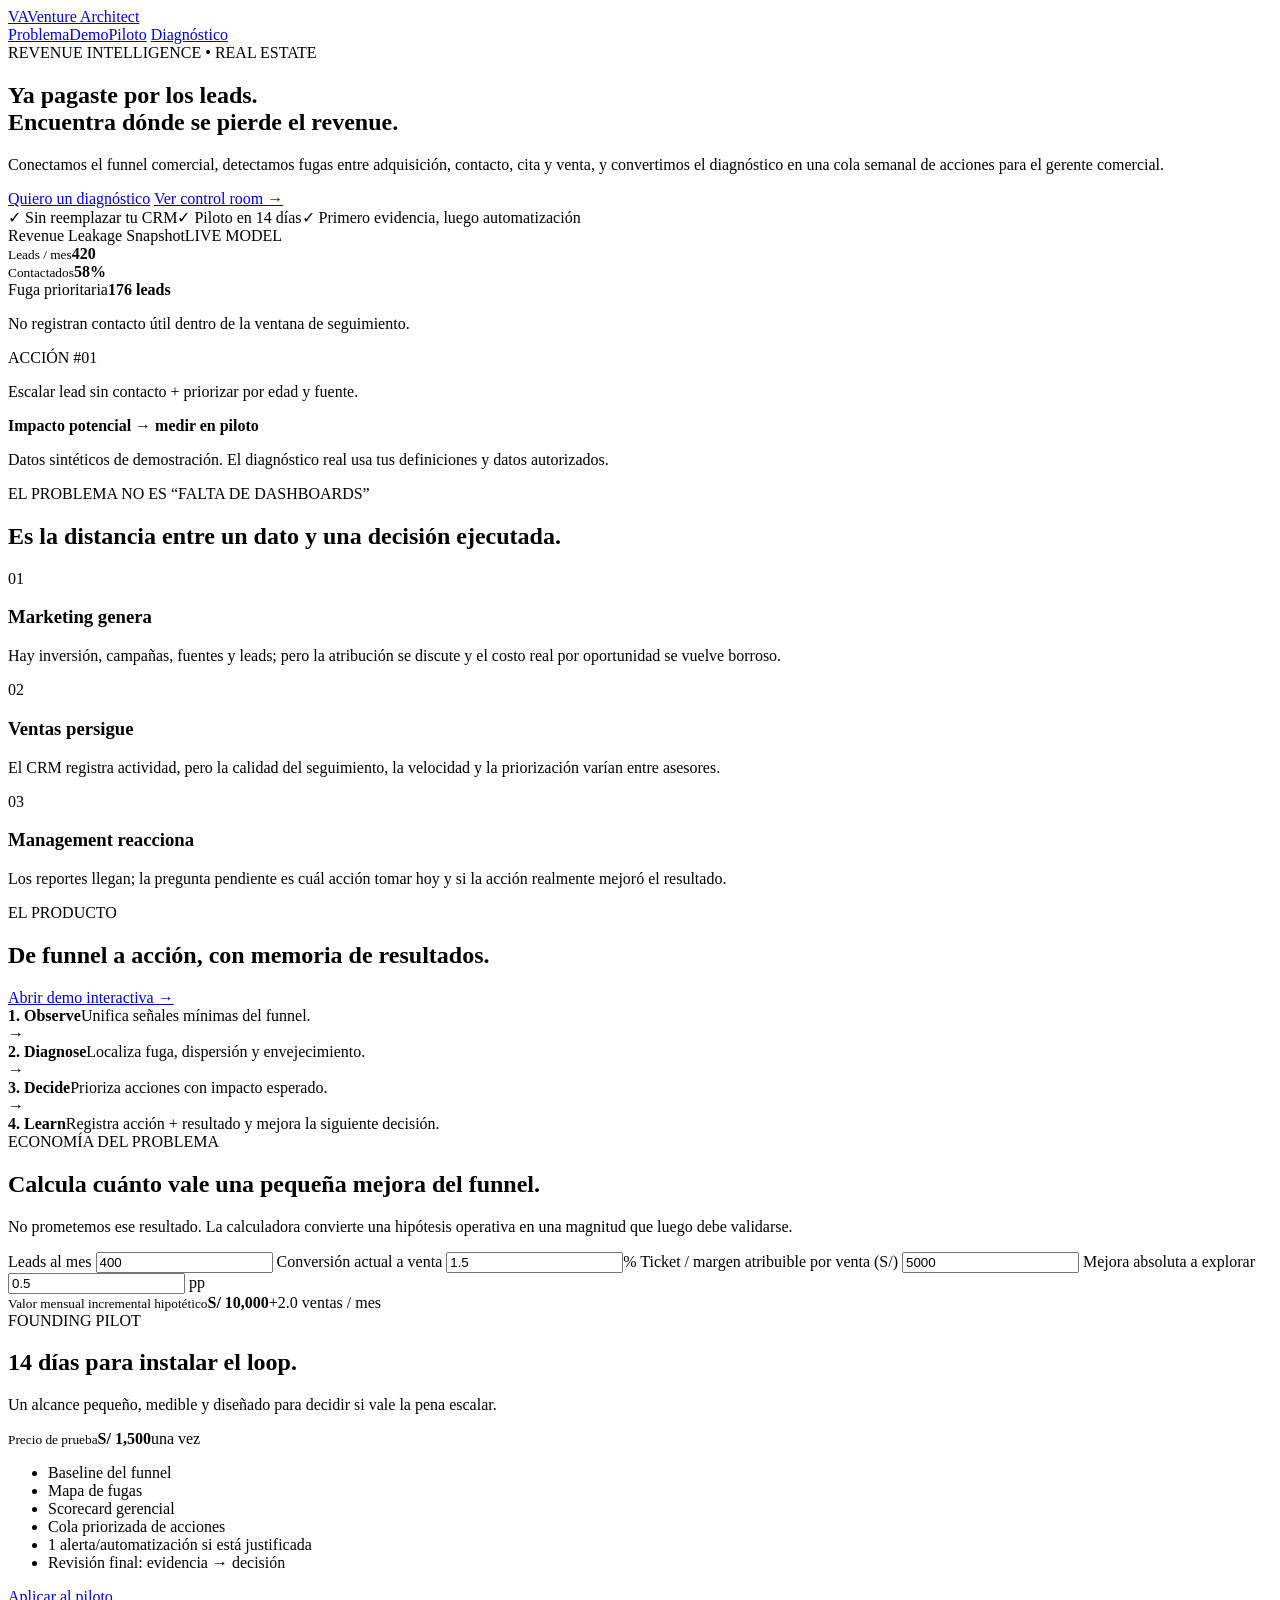
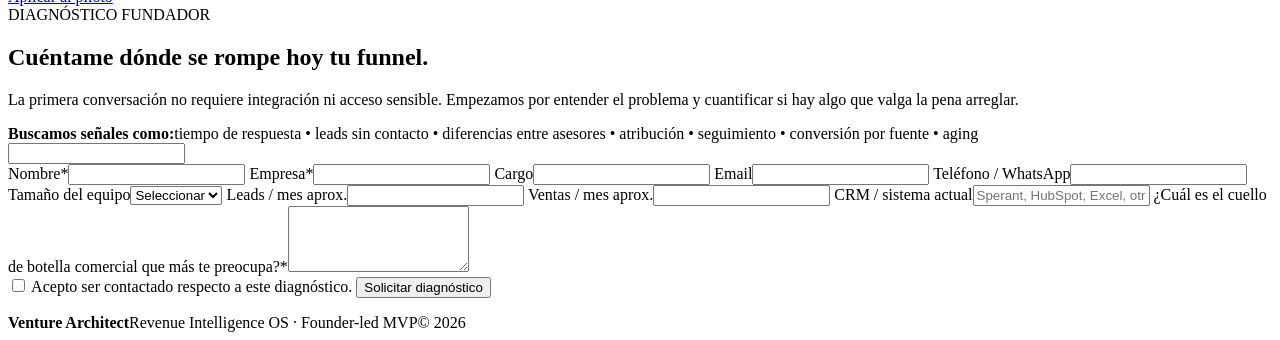
==== app/index.html @ 081e2b5a "feat: add Revenue Intelligence landing MVP" ====
<!doctype html>
<html lang="es">
<head>
  <meta charset="utf-8" />
  <meta name="viewport" content="width=device-width,initial-scale=1" />
  <meta name="description" content="Revenue Intelligence para equipos comerciales inmobiliarios: detecta fugas entre leads y ventas y conviértelas en acciones semanales." />
  <title>Revenue Intelligence OS — Venture Architect</title>
  <link rel="stylesheet" href="assets/styles.css" />
</head>
<body data-page="landing">
  <header class="nav-shell">
    <nav class="nav wrap">
      <a class="brand" href="#top"><span class="brand-mark">VA</span><span>Venture Architect</span></a>
      <div class="nav-links">
        <a href="#problem">Problema</a><a href="demo.html">Demo</a><a href="#pilot">Piloto</a>
        <a class="button small js-cta" href="#diagnostic">Diagnóstico</a>
      </div>
    </nav>
  </header>

  <main id="top">
    <section class="hero wrap section-grid">
      <div>
        <div class="eyebrow">REVENUE INTELLIGENCE • REAL ESTATE</div>
        <h1>Ya pagaste por los leads.<br><span class="accent">Encuentra dónde se pierde el revenue.</span></h1>
        <p class="hero-copy">Conectamos el funnel comercial, detectamos fugas entre adquisición, contacto, cita y venta, y convertimos el diagnóstico en una cola semanal de acciones para el gerente comercial.</p>
        <div class="hero-actions">
          <a class="button js-cta" href="#diagnostic">Quiero un diagnóstico</a>
          <a class="button ghost js-demo-link" href="demo.html">Ver control room →</a>
        </div>
        <div class="trust-row">
          <span>✓ Sin reemplazar tu CRM</span><span>✓ Piloto en 14 días</span><span>✓ Primero evidencia, luego automatización</span>
        </div>
      </div>
      <aside class="signal-card" aria-label="Ejemplo de diagnóstico">
        <div class="signal-head"><span>Revenue Leakage Snapshot</span><span class="live-dot">LIVE MODEL</span></div>
        <div class="metric-row"><div><small>Leads / mes</small><strong>420</strong></div><div><small>Contactados</small><strong>58%</strong></div></div>
        <div class="leakage"><div><span>Fuga prioritaria</span><strong>176 leads</strong></div><p>No registran contacto útil dentro de la ventana de seguimiento.</p></div>
        <div class="action-card"><span>ACCIÓN #01</span><p>Escalar lead sin contacto + priorizar por edad y fuente.</p><b>Impacto potencial → medir en piloto</b></div>
        <p class="fineprint">Datos sintéticos de demostración. El diagnóstico real usa tus definiciones y datos autorizados.</p>
      </aside>
    </section>

    <section id="problem" class="section dark-band">
      <div class="wrap">
        <div class="eyebrow">EL PROBLEMA NO ES “FALTA DE DASHBOARDS”</div>
        <h2>Es la distancia entre un dato y una decisión ejecutada.</h2>
        <div class="cards three">
          <article class="card"><span class="num">01</span><h3>Marketing genera</h3><p>Hay inversión, campañas, fuentes y leads; pero la atribución se discute y el costo real por oportunidad se vuelve borroso.</p></article>
          <article class="card"><span class="num">02</span><h3>Ventas persigue</h3><p>El CRM registra actividad, pero la calidad del seguimiento, la velocidad y la priorización varían entre asesores.</p></article>
          <article class="card"><span class="num">03</span><h3>Management reacciona</h3><p>Los reportes llegan; la pregunta pendiente es cuál acción tomar hoy y si la acción realmente mejoró el resultado.</p></article>
        </div>
      </div>
    </section>

    <section class="section wrap">
      <div class="section-heading"><div><div class="eyebrow">EL PRODUCTO</div><h2>De funnel a acción, con memoria de resultados.</h2></div><a class="text-link js-demo-link" href="demo.html">Abrir demo interactiva →</a></div>
      <div class="process">
        <div><b>1. Observe</b><span>Unifica señales mínimas del funnel.</span></div><div class="arrow">→</div>
        <div><b>2. Diagnose</b><span>Localiza fuga, dispersión y envejecimiento.</span></div><div class="arrow">→</div>
        <div><b>3. Decide</b><span>Prioriza acciones con impacto esperado.</span></div><div class="arrow">→</div>
        <div><b>4. Learn</b><span>Registra acción + resultado y mejora la siguiente decisión.</span></div>
      </div>
    </section>

    <section class="section roi-section">
      <div class="wrap section-grid">
        <div>
          <div class="eyebrow">ECONOMÍA DEL PROBLEMA</div>
          <h2>Calcula cuánto vale una pequeña mejora del funnel.</h2>
          <p>No prometemos ese resultado. La calculadora convierte una hipótesis operativa en una magnitud que luego debe validarse.</p>
        </div>
        <div class="calculator card">
          <label>Leads al mes <input id="roi-leads" type="number" value="400" min="1" /></label>
          <label>Conversión actual a venta <input id="roi-conv" type="number" value="1.5" min="0" step="0.1" />%</label>
          <label>Ticket / margen atribuible por venta (S/) <input id="roi-value" type="number" value="5000" min="0" /></label>
          <label>Mejora absoluta a explorar <input id="roi-lift" type="number" value="0.5" min="0" step="0.1" /> pp</label>
          <div class="roi-output"><small>Valor mensual incremental hipotético</small><strong id="roi-result">S/ 10,000</strong><span id="roi-extra-sales">+2.0 ventas / mes</span></div>
        </div>
      </div>
    </section>

    <section id="pilot" class="section wrap">
      <div class="eyebrow">FOUNDING PILOT</div>
      <div class="pricing-card">
        <div><h2>14 días para instalar el loop.</h2><p>Un alcance pequeño, medible y diseñado para decidir si vale la pena escalar.</p></div>
        <div class="price"><small>Precio de prueba</small><strong>S/ 1,500</strong><span>una vez</span></div>
        <ul><li>Baseline del funnel</li><li>Mapa de fugas</li><li>Scorecard gerencial</li><li>Cola priorizada de acciones</li><li>1 alerta/automatización si está justificada</li><li>Revisión final: evidencia → decisión</li></ul>
        <a class="button js-cta" href="#diagnostic">Aplicar al piloto</a>
      </div>
    </section>

    <section id="diagnostic" class="section diagnostic dark-band">
      <div class="wrap section-grid">
        <div>
          <div class="eyebrow">DIAGNÓSTICO FUNDADOR</div>
          <h2>Cuéntame dónde se rompe hoy tu funnel.</h2>
          <p>La primera conversación no requiere integración ni acceso sensible. Empezamos por entender el problema y cuantificar si hay algo que valga la pena arreglar.</p>
          <div class="mini-proof"><b>Buscamos señales como:</b><span>tiempo de respuesta • leads sin contacto • diferencias entre asesores • atribución • seguimiento • conversión por fuente • aging</span></div>
        </div>
        <form id="lead-form" class="lead-form" novalidate>
          <input type="text" name="website" tabindex="-1" autocomplete="off" class="hp" aria-hidden="true" />
          <input type="hidden" name="form_started_at" id="form-started-at" />
          <div class="form-grid">
            <label>Nombre*<input name="full_name" required maxlength="120" /></label>
            <label>Empresa*<input name="company" required maxlength="160" /></label>
            <label>Cargo<input name="role" maxlength="120" /></label>
            <label>Email<input name="email" type="email" maxlength="180" /></label>
            <label>Teléfono / WhatsApp<input name="phone" maxlength="60" /></label>
            <label>Tamaño del equipo<select name="company_size"><option value="">Seleccionar</option><option>1-5</option><option>6-20</option><option>21-50</option><option>51+</option></select></label>
            <label>Leads / mes aprox.<input name="monthly_leads" type="number" min="0" /></label>
            <label>Ventas / mes aprox.<input name="monthly_sales" type="number" min="0" /></label>
            <label class="wide">CRM / sistema actual<input name="crm" maxlength="120" placeholder="Sperant, HubSpot, Excel, otro…" /></label>
            <label class="wide">¿Cuál es el cuello de botella comercial que más te preocupa?*<textarea name="pain_point" required maxlength="1500" rows="4"></textarea></label>
          </div>
          <label class="consent"><input name="consent" type="checkbox" /> Acepto ser contactado respecto a este diagnóstico.</label>
          <button class="button" type="submit">Solicitar diagnóstico</button>
          <p id="form-status" class="form-status" role="status"></p>
        </form>
      </div>
    </section>
  </main>

  <footer><div class="wrap footer"><b>Venture Architect</b><span>Revenue Intelligence OS · Founder-led MVP</span><span>© 2026</span></div></footer>
  <script src="config.js"></script><script src="assets/app.js"></script>
</body>
</html>
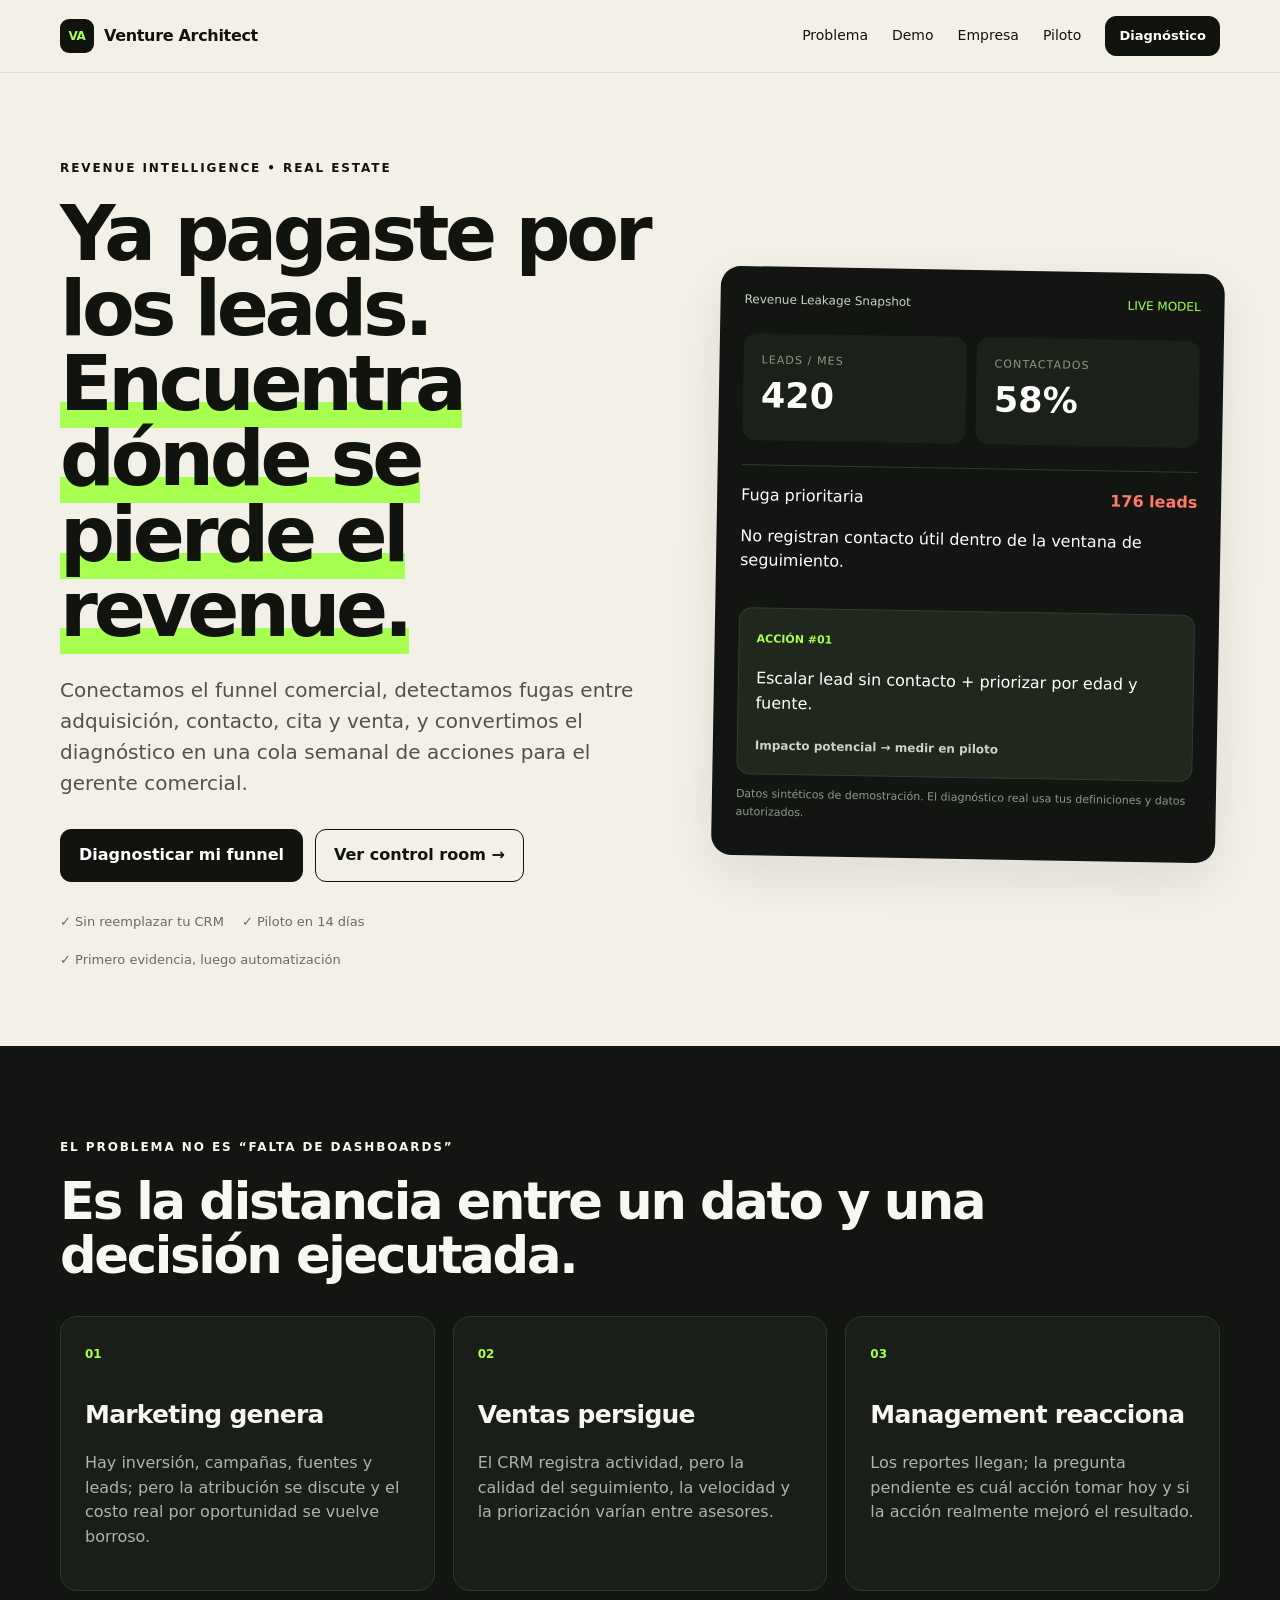
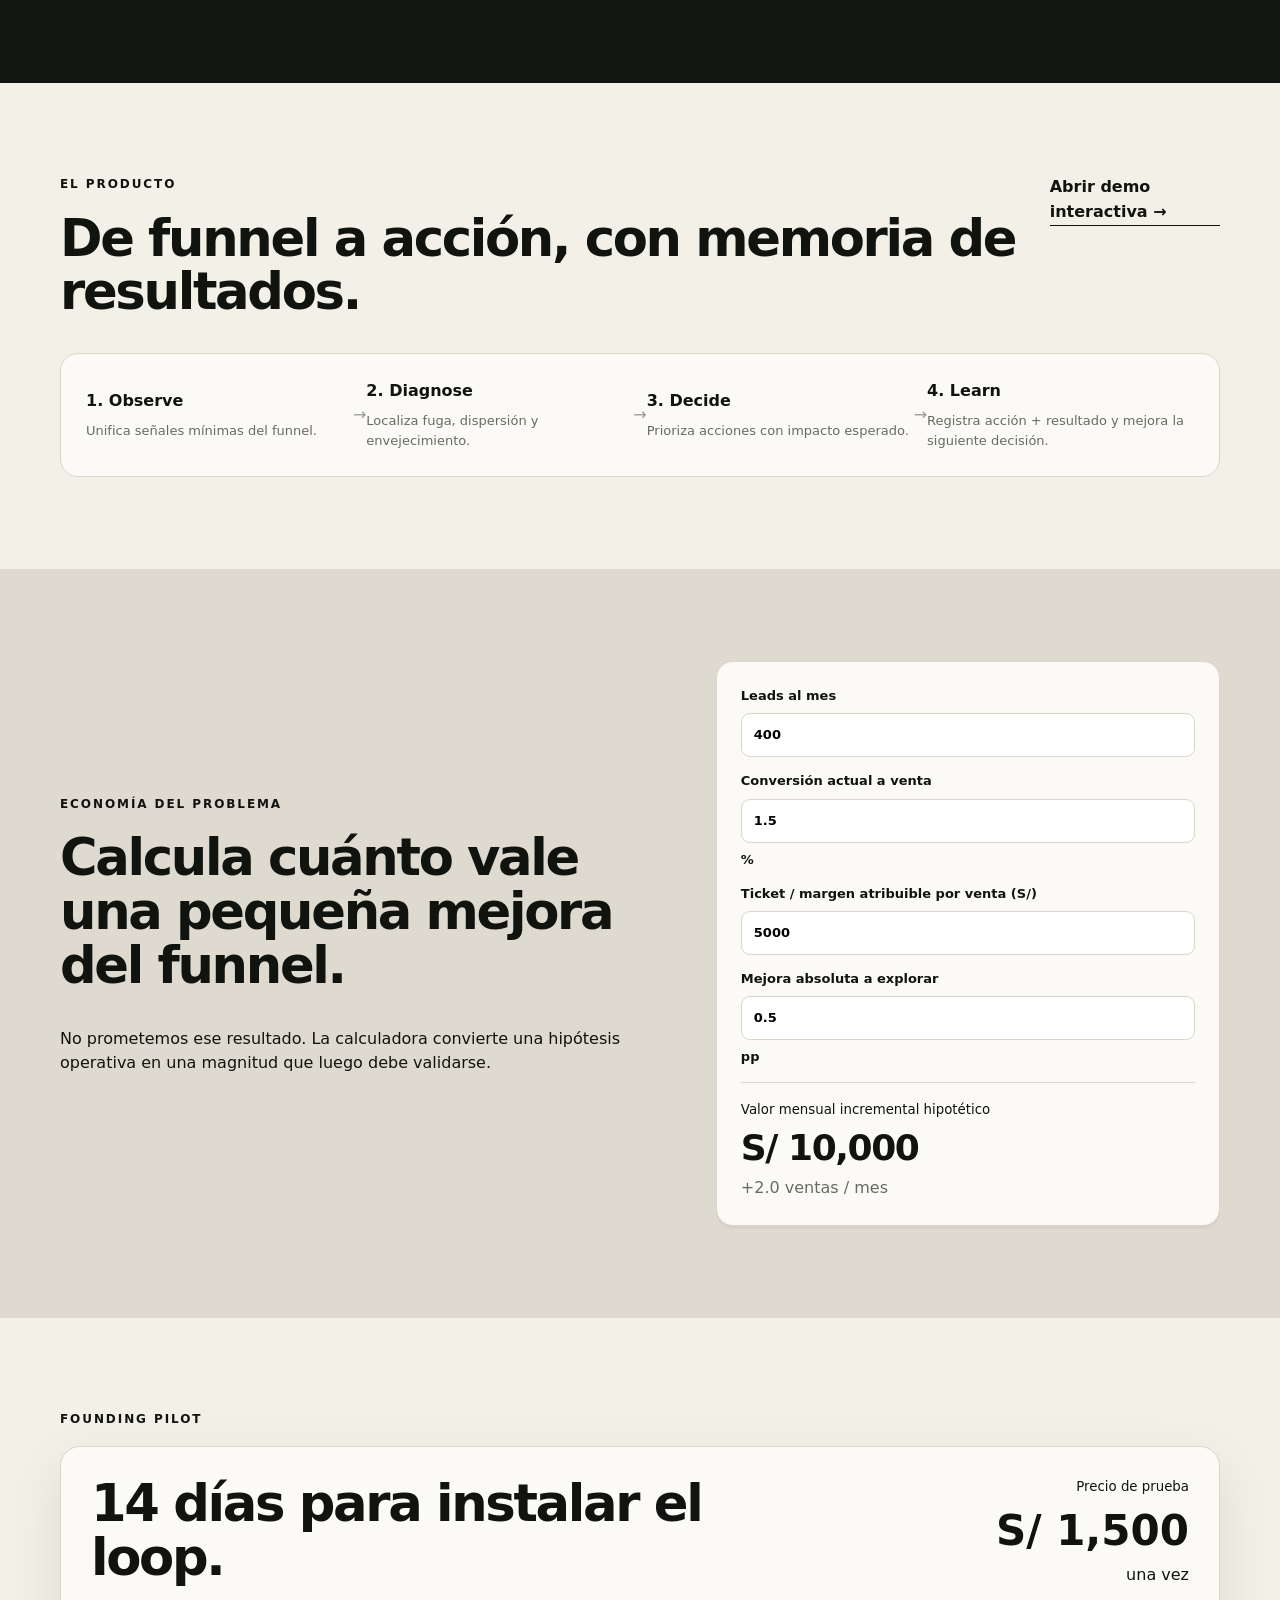
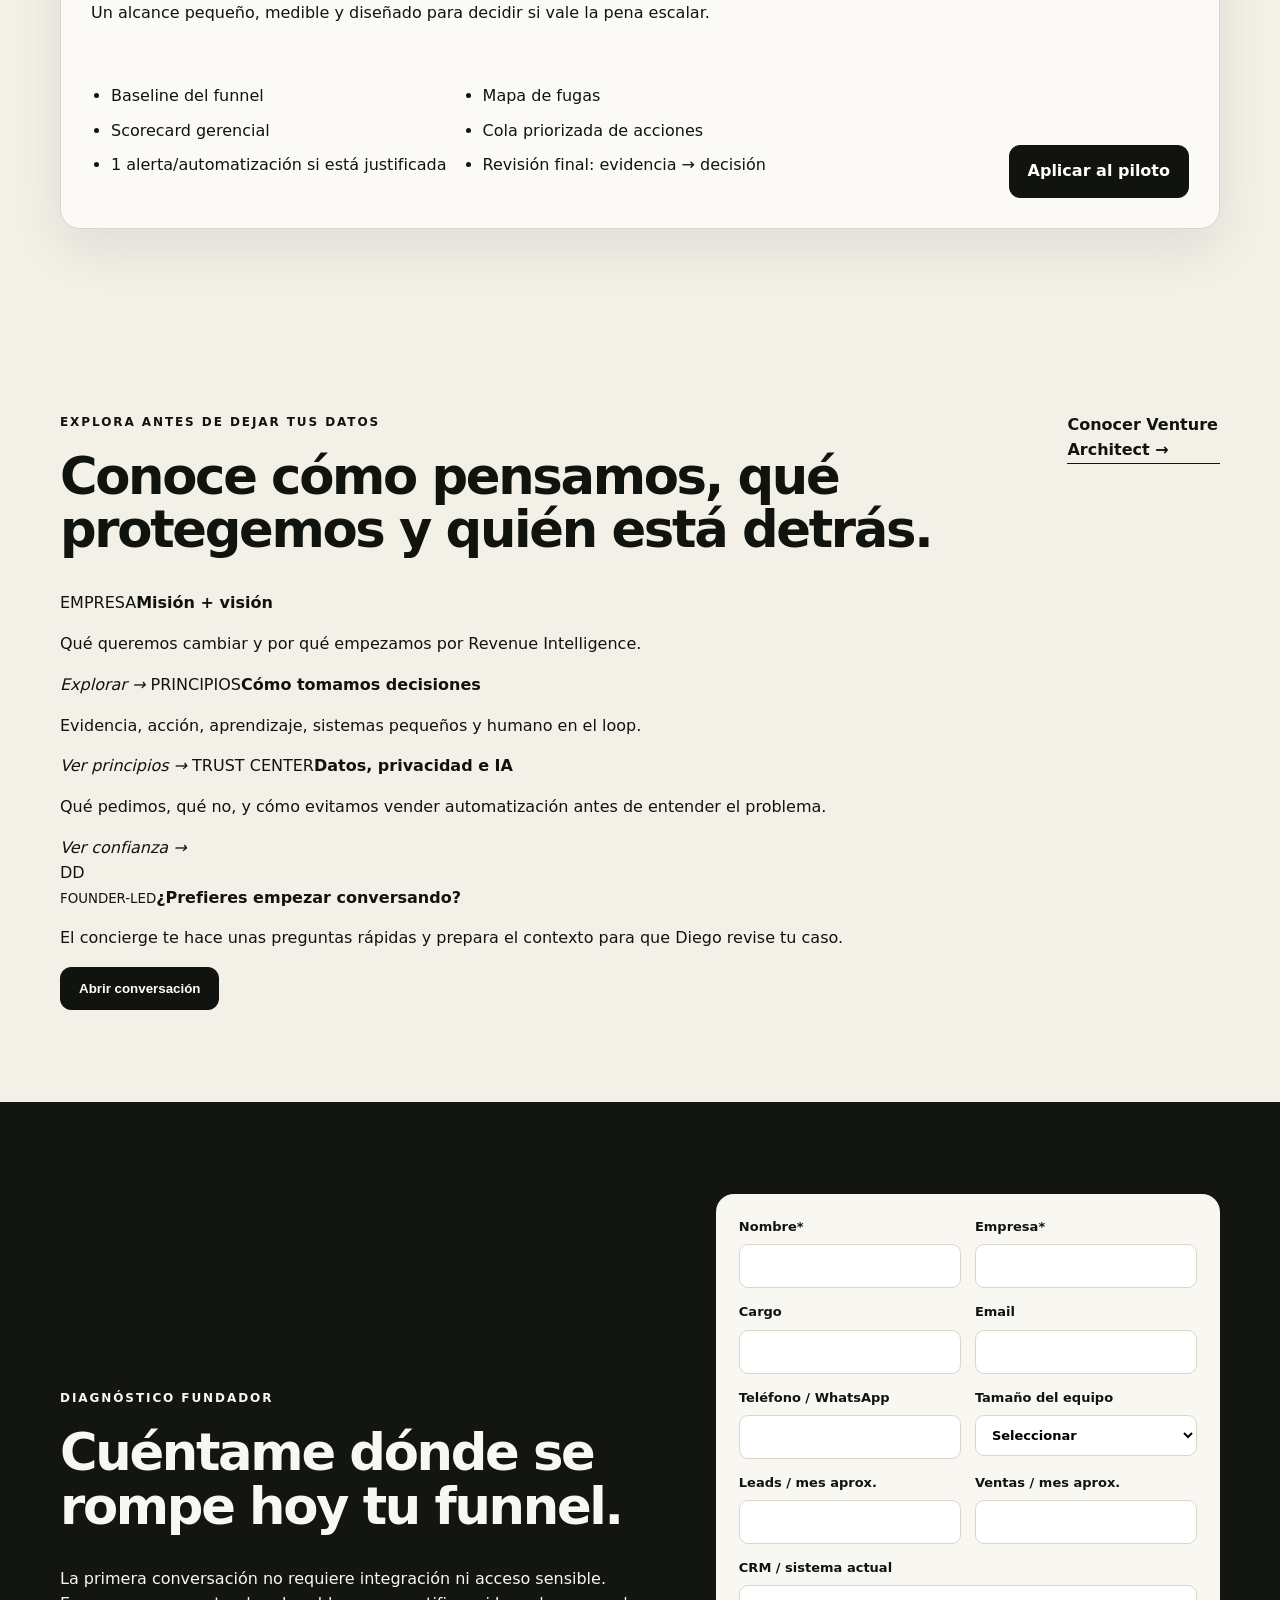
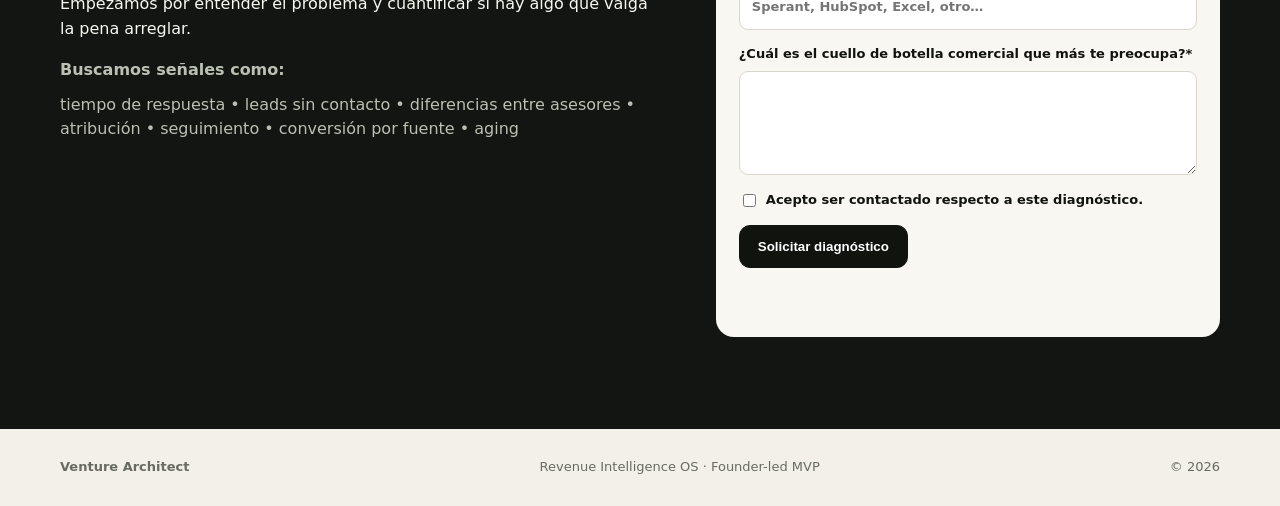
==== commit 3e2c87cb: "product: add company discovery and concierge entry points" ====
--- a/app/index.html
+++ b/app/index.html
@@ -12,7 +12,7 @@
     <nav class="nav wrap">
       <a class="brand" href="#top"><span class="brand-mark">VA</span><span>Venture Architect</span></a>
       <div class="nav-links">
-        <a href="#problem">Problema</a><a href="demo.html">Demo</a><a href="#pilot">Piloto</a>
+        <a href="#problem">Problema</a><a href="demo.html">Demo</a><a href="company.html">Empresa</a><a href="#pilot">Piloto</a>
         <a class="button small js-cta" href="#diagnostic">Diagnóstico</a>
       </div>
     </nav>
@@ -25,7 +25,7 @@
         <h1>Ya pagaste por los leads.<br><span class="accent">Encuentra dónde se pierde el revenue.</span></h1>
         <p class="hero-copy">Conectamos el funnel comercial, detectamos fugas entre adquisición, contacto, cita y venta, y convertimos el diagnóstico en una cola semanal de acciones para el gerente comercial.</p>
         <div class="hero-actions">
-          <a class="button js-cta" href="#diagnostic">Quiero un diagnóstico</a>
+          <a class="button js-concierge-open" href="#">Diagnosticar mi funnel</a>
           <a class="button ghost js-demo-link" href="demo.html">Ver control room →</a>
         </div>
         <div class="trust-row">
@@ -90,6 +90,25 @@
       </div>
     </section>
 
+    <section class="section explore-company">
+      <div class="wrap">
+        <div class="section-heading">
+          <div><div class="eyebrow">EXPLORA ANTES DE DEJAR TUS DATOS</div><h2>Conoce cómo pensamos, qué protegemos y quién está detrás.</h2></div>
+          <a class="text-link" href="company.html">Conocer Venture Architect →</a>
+        </div>
+        <div class="discovery-grid">
+          <a class="discovery-card" href="company.html#mission"><span>EMPRESA</span><b>Misión + visión</b><p>Qué queremos cambiar y por qué empezamos por Revenue Intelligence.</p><em>Explorar →</em></a>
+          <a class="discovery-card" href="company.html#principles"><span>PRINCIPIOS</span><b>Cómo tomamos decisiones</b><p>Evidencia, acción, aprendizaje, sistemas pequeños y humano en el loop.</p><em>Ver principios →</em></a>
+          <a class="discovery-card" href="company.html#trust"><span>TRUST CENTER</span><b>Datos, privacidad e IA</b><p>Qué pedimos, qué no, y cómo evitamos vender automatización antes de entender el problema.</p><em>Ver confianza →</em></a>
+        </div>
+        <div class="founder-hook">
+          <div class="founder-avatar avatar-placeholder"><span>DD</span></div>
+          <div><small>FOUNDER-LED</small><b>¿Prefieres empezar conversando?</b><p>El concierge te hace unas preguntas rápidas y prepara el contexto para que Diego revise tu caso.</p></div>
+          <button class="button js-concierge-open" type="button">Abrir conversación</button>
+        </div>
+      </div>
+    </section>
+
     <section id="diagnostic" class="section diagnostic dark-band">
       <div class="wrap section-grid">
         <div>
--- a/app/assets/styles.css
+++ b/app/assets/styles.css
@@ -0,0 +1 @@
+:root{--bg:#f3f0e8;--ink:#11130f;--muted:#686b61;--card:#fbfaf6;--line:#d9d6cc;--accent:#a7ff4f;--dark:#121511;--dark2:#1b2019;--amber:#f2c15d;--red:#ff7a68;--green:#a7ff4f;--shadow:0 18px 55px rgba(20,22,17,.09);font-family:Inter,ui-sans-serif,system-ui,-apple-system,BlinkMacSystemFont,"Segoe UI",sans-serif}*{box-sizing:border-box}html{scroll-behavior:smooth}body{margin:0;background:var(--bg);color:var(--ink);line-height:1.55}a{color:inherit;text-decoration:none}.wrap{width:min(1160px,calc(100% - 40px));margin:auto}.nav-shell{position:sticky;top:0;z-index:20;background:rgba(243,240,232,.88);backdrop-filter:blur(18px);border-bottom:1px solid rgba(17,19,15,.08)}.nav{height:72px;display:flex;align-items:center;justify-content:space-between}.brand{display:flex;gap:10px;align-items:center;font-weight:780;letter-spacing:-.02em}.brand-mark{display:grid;place-items:center;width:34px;height:34px;border-radius:9px;background:var(--ink);color:var(--accent);font-size:12px}.nav-links{display:flex;gap:24px;align-items:center;font-size:14px}.button{display:inline-flex;align-items:center;justify-content:center;border:1px solid var(--ink);background:var(--ink);color:#fff;border-radius:11px;padding:13px 18px;font-weight:760;cursor:pointer;transition:.2s transform,.2s box-shadow}.button:hover{transform:translateY(-1px);box-shadow:0 9px 25px rgba(20,20,16,.16)}.button.small{padding:9px 13px;font-size:13px}.button.ghost{background:transparent;color:var(--ink)}.hero{padding:86px 0 76px}.section-grid{display:grid;grid-template-columns:1.08fr .92fr;gap:64px;align-items:center}.eyebrow{font-size:12px;font-weight:850;letter-spacing:.16em;margin-bottom:18px}.hero h1,.room-head h1{font-size:clamp(44px,6vw,78px);line-height:.98;letter-spacing:-.055em;margin:0 0 28px}.accent{box-shadow:inset 0 -.34em 0 var(--accent)}.hero-copy{font-size:20px;color:#4f5349;max-width:730px}.hero-actions{display:flex;gap:12px;margin:30px 0}.trust-row{display:flex;flex-wrap:wrap;gap:18px;font-size:13px;color:var(--muted)}.signal-card{background:var(--dark);color:#fff;padding:24px;border-radius:20px;box-shadow:var(--shadow);transform:rotate(1deg)}.signal-head,.panel-head,.section-heading{display:flex;justify-content:space-between;gap:20px;align-items:flex-start}.signal-head{font-size:12px;color:#cbd1c5}.live-dot{color:var(--accent)}.metric-row{display:grid;grid-template-columns:1fr 1fr;gap:10px;margin:24px 0}.metric-row>div{background:var(--dark2);padding:18px;border-radius:13px}.metric-row small,.kpi small,.panel small{display:block;color:#8f9689;font-size:11px;text-transform:uppercase;letter-spacing:.1em}.metric-row strong{font-size:35px}.leakage,.action-card{border-top:1px solid #33392f;padding:18px 0}.leakage>div{display:flex;justify-content:space-between}.leakage strong{color:var(--red)}.action-card{background:#20271c;padding:17px;border-radius:13px;border:1px solid #343d2d}.action-card span{color:var(--accent);font-size:11px;font-weight:800}.action-card b{font-size:12px;color:#cbd1c5}.fineprint{font-size:11px;color:#90988a}.section{padding:92px 0}.dark-band{background:var(--dark);color:#f8f7f2}.section h2{font-size:clamp(34px,4vw,56px);line-height:1.05;letter-spacing:-.045em;margin:10px 0 34px}.cards{display:grid;gap:18px}.cards.three{grid-template-columns:repeat(3,1fr)}.card{background:var(--card);color:var(--ink);border:1px solid var(--line);border-radius:17px;padding:24px;box-shadow:0 3px 0 rgba(17,19,15,.03)}.dark-band .card{background:#1a1e18;border-color:#30362c;color:#f7f6f0}.card .num{color:var(--accent);font-weight:900;font-size:12px}.card h3{font-size:25px;margin:30px 0 10px;letter-spacing:-.03em}.card p{color:#aeb4a9}.text-link{font-weight:750;border-bottom:1px solid}.process{display:grid;grid-template-columns:1fr auto 1fr auto 1fr auto 1fr;border:1px solid var(--line);border-radius:18px;background:var(--card);padding:25px;align-items:center}.process div:not(.arrow){display:flex;flex-direction:column;gap:7px}.process span{font-size:13px;color:var(--muted)}.arrow{color:#999}.roi-section{background:#dedad0}.calculator{display:grid;gap:14px}.calculator label,.lead-form label{display:flex;flex-direction:column;gap:7px;font-size:13px;font-weight:700}.calculator input,.lead-form input,.lead-form select,.lead-form textarea{width:100%;border:1px solid var(--line);background:#fff;border-radius:9px;padding:11px 12px;font:inherit}.roi-output{border-top:1px solid var(--line);padding-top:17px;display:grid}.roi-output strong{font-size:36px;letter-spacing:-.04em}.roi-output span{color:var(--muted)}.pricing-card{display:grid;grid-template-columns:1.4fr .6fr;gap:22px;background:var(--card);border:1px solid var(--line);border-radius:20px;padding:30px;box-shadow:var(--shadow)}.pricing-card h2{margin:0 0 10px}.pricing-card .price{display:flex;flex-direction:column;align-items:flex-end}.price strong{font-size:42px}.pricing-card ul{display:grid;grid-template-columns:1fr 1fr;gap:10px 30px;margin:0;padding:20px}.pricing-card>.button{justify-self:end;align-self:end}.mini-proof{display:flex;flex-direction:column;gap:10px;color:#bac0b4}.lead-form{background:#f9f7f1;color:var(--ink);padding:23px;border-radius:18px}.form-grid{display:grid;grid-template-columns:1fr 1fr;gap:14px}.form-grid .wide{grid-column:1/-1}.lead-form .consent{flex-direction:row;align-items:center;margin:15px 0}.lead-form .consent input{width:auto}.hp{position:absolute!important;left:-10000px!important}.form-status{min-height:20px;font-size:13px}.footer{display:flex;justify-content:space-between;padding:28px 0;color:var(--muted);font-size:13px}.demo-pill{font-size:11px;font-weight:850;border:1px solid var(--line);border-radius:999px;padding:6px 9px}.control-room{padding:48px 0 90px}.room-head{display:flex;justify-content:space-between;gap:30px;align-items:flex-end}.room-head h1{font-size:56px}.period{font-size:13px;padding:12px 16px;background:var(--card);border:1px solid var(--line);border-radius:12px}.period span{color:#4c8c20}.kpi-grid{display:grid;grid-template-columns:repeat(5,1fr);gap:12px;margin:30px 0}.kpi{background:var(--card);border:1px solid var(--line);border-radius:15px;padding:18px}.kpi strong{display:block;font-size:30px;letter-spacing:-.04em}.kpi span{font-size:11px;color:#68814f}.kpi.warn span{color:#a36e0b}.room-grid{display:grid;grid-template-columns:2fr 1fr;gap:14px;margin-bottom:14px}.panel{background:var(--card);border:1px solid var(--line);border-radius:17px;padding:22px}.panel.span2{min-height:310px}.panel h2{margin:4px 0 14px;font-size:25px;letter-spacing:-.035em}.status{font-size:10px;padding:5px 8px;border-radius:999px;font-weight:900}.status.amber{background:#fff0ca;color:#7e570d}.status.red{background:#ffe0db;color:#8d3427}.status.green{background:#dfffbd;color:#37670e}.funnel-bars{display:grid;gap:16px;margin-top:26px}.funnel-bars>div{display:grid;grid-template-columns:120px 1fr 55px;gap:10px;align-items:center;font-size:13px}.funnel-bars i{height:23px;width:var(--w);max-width:100%;background:linear-gradient(90deg,#22291d,var(--accent));border-radius:6px}.micro{display:grid;gap:8px;margin-top:20px}.micro span{display:flex;justify-content:space-between;border-top:1px solid var(--line);padding-top:8px;font-size:12px}.decision-list{padding-left:20px}.decision-list li{padding:10px 0 12px;border-bottom:1px solid var(--line)}.decision-list b,.decision-list span,.decision-list em{display:block}.decision-list span,.decision-list em{font-size:12px;color:var(--muted);font-style:normal}.experiment-metrics{display:grid;grid-template-columns:repeat(3,1fr);gap:8px}.experiment-metrics span{background:#efede5;padding:12px;border-radius:9px}.experiment-metrics b{font-size:24px}.simulator{display:grid;grid-template-columns:1fr 1fr;gap:30px;margin-top:14px}.simulator input{width:100%}.sim-output{display:grid;grid-template-columns:repeat(3,1fr);gap:8px;margin-top:18px}.sim-output span{background:#efede5;border-radius:10px;padding:13px;font-size:12px}.sim-output b{display:block;font-size:20px}.demo-cta{margin-top:38px;background:var(--dark);color:#fff;border-radius:20px;padding:32px;display:flex;justify-content:space-between;align-items:center;gap:20px}.demo-cta h2{font-size:32px;max-width:700px;margin:0}.demo-cta .button{background:var(--accent);color:var(--ink);border-color:var(--accent)}@media(max-width:850px){.nav-links a:not(.button){display:none}.section-grid,.pricing-card,.simulator{grid-template-columns:1fr}.cards.three,.kpi-grid{grid-template-columns:1fr 1fr}.process{grid-template-columns:1fr}.process .arrow{transform:rotate(90deg);justify-self:center}.room-grid{grid-template-columns:1fr}.room-head{display:block}.pricing-card .price{align-items:flex-start}.pricing-card>.button{justify-self:stretch}.form-grid{grid-template-columns:1fr}.form-grid .wide{grid-column:auto}.sim-output{grid-template-columns:1fr}.footer{flex-direction:column;gap:7px}}@media(max-width:520px){.wrap{width:min(100% - 24px,1160px)}.hero{padding-top:55px}.hero-actions{flex-direction:column}.cards.three,.kpi-grid{grid-template-columns:1fr}.room-head h1{font-size:44px}.pricing-card ul{grid-template-columns:1fr}.nav{height:62px}}
